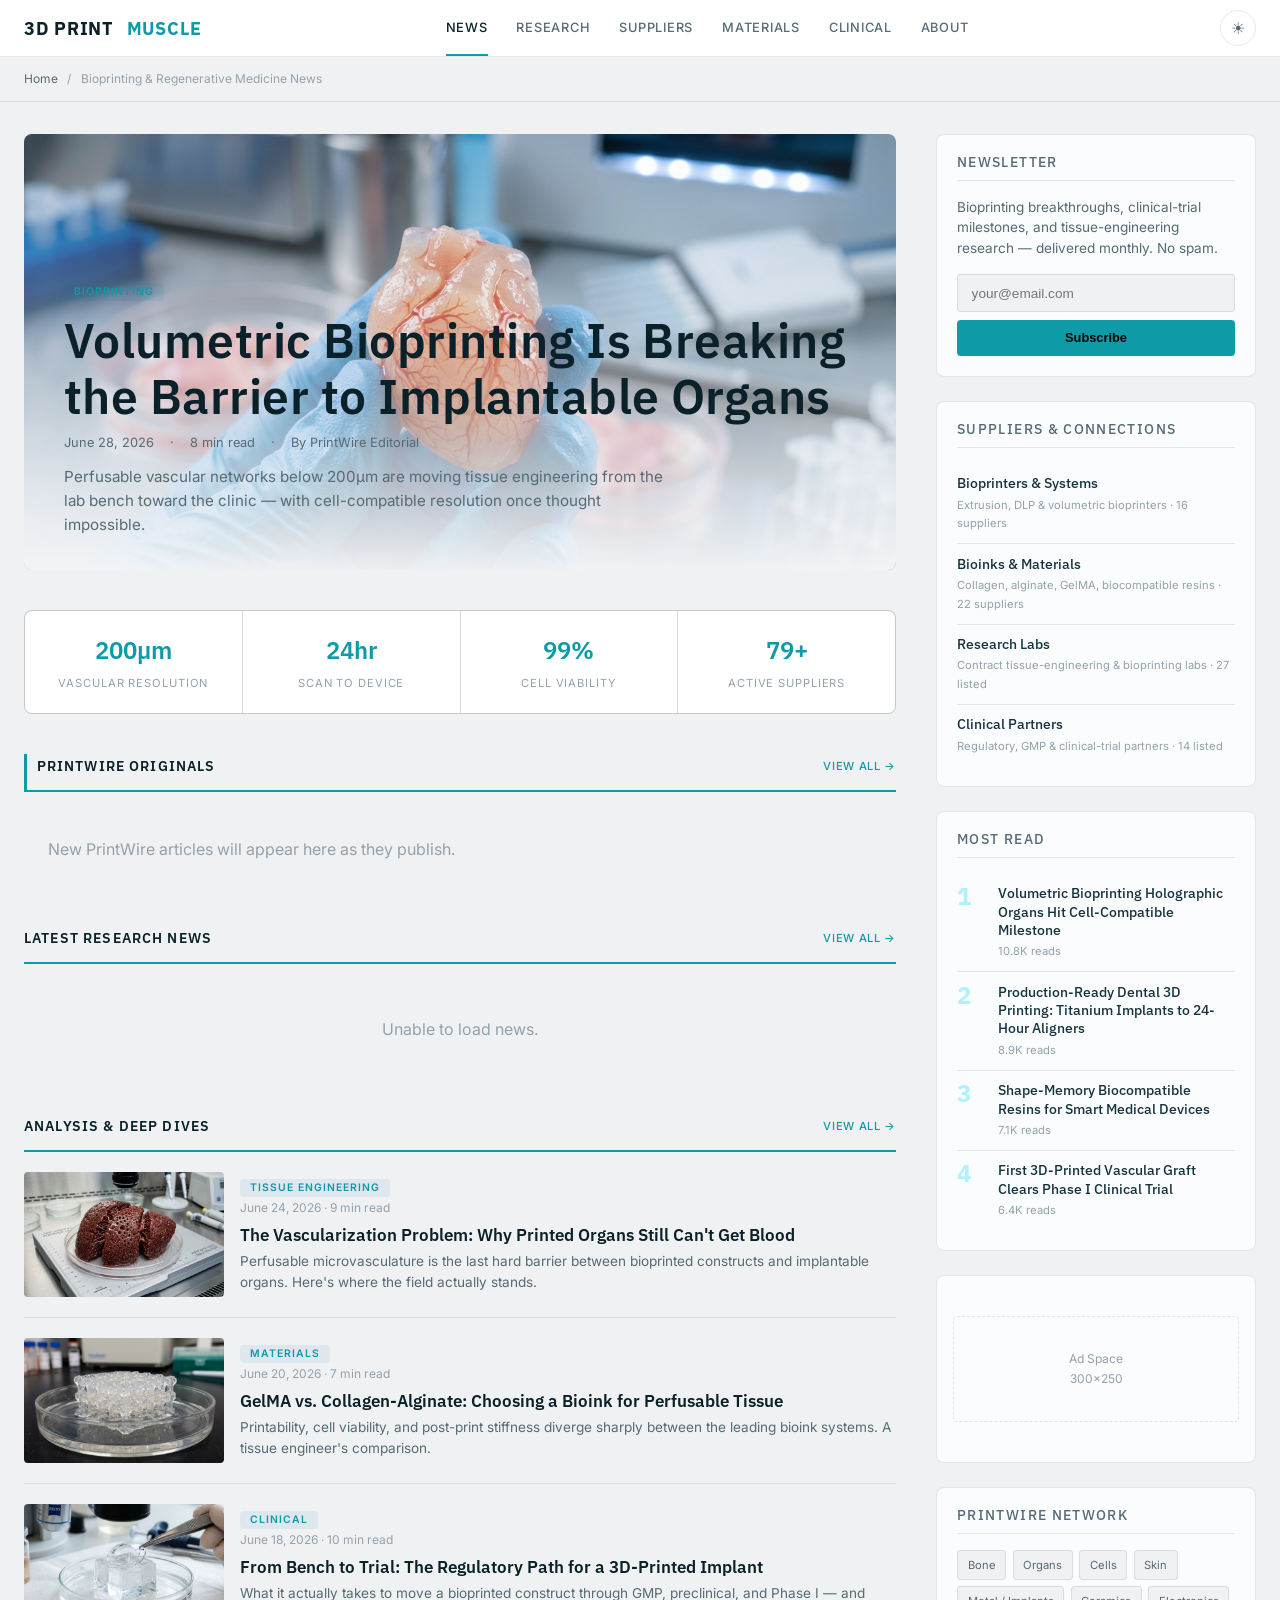
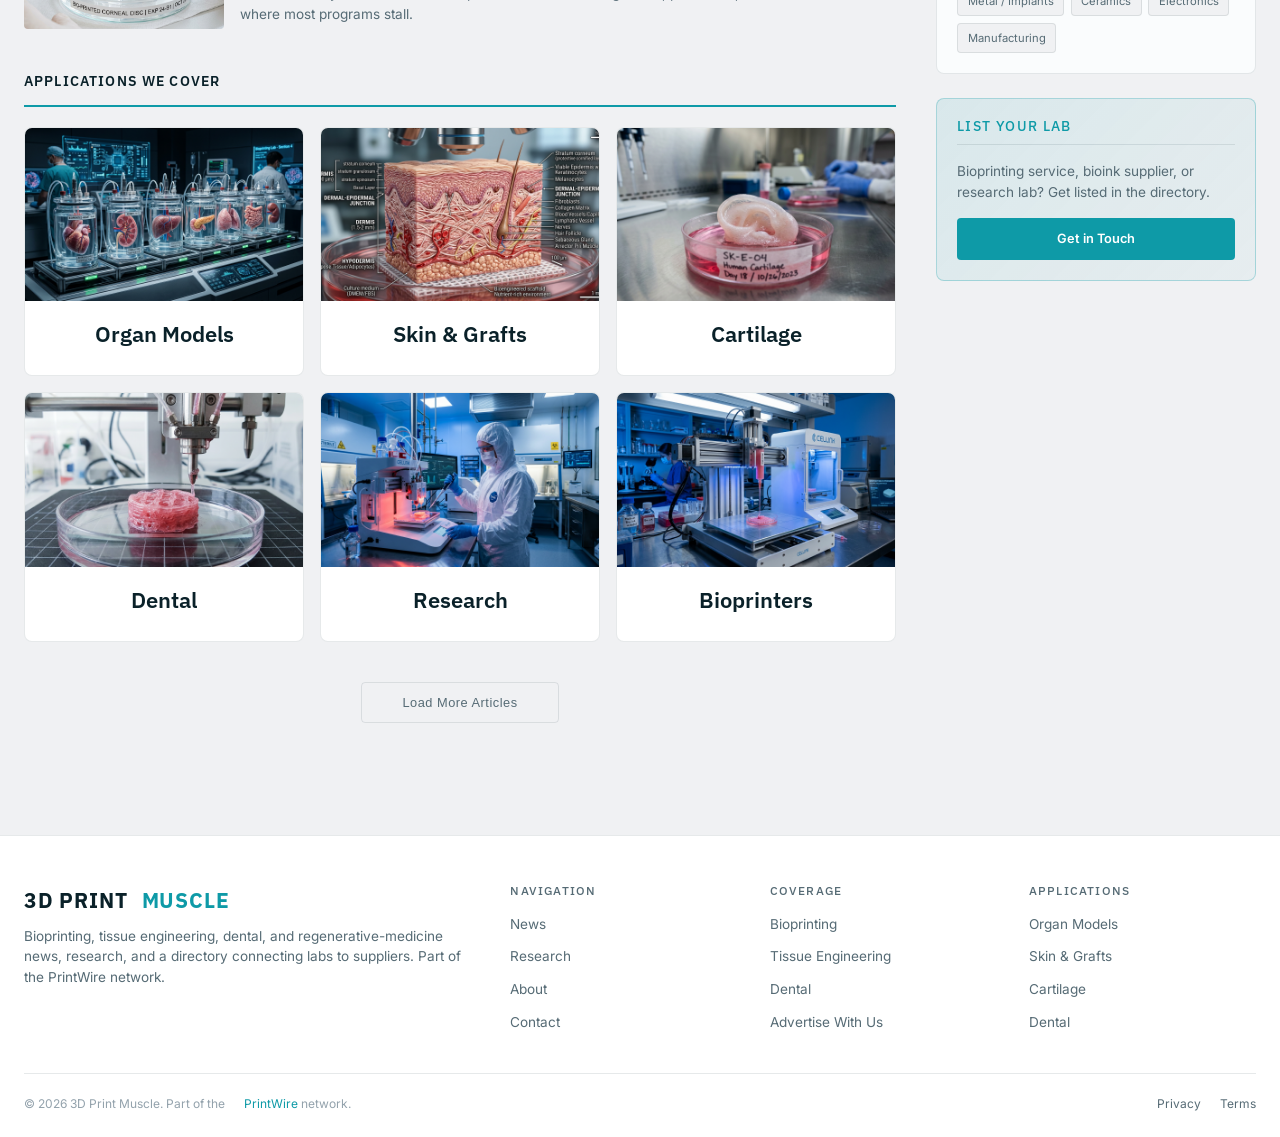
==== static/index.html @ 2b75b49d "Convert to Clinical bio-medical news template (teal, IBM Plex, network feed)" ====
<!DOCTYPE html>
<html lang="en">
<head>
  <meta charset="UTF-8">
  <meta name="viewport" content="width=device-width, initial-scale=1.0">
  <meta name="description" content="3D Print Muscle: bioprinting, tissue engineering, dental, and regenerative-medicine news, research, and a directory connecting labs to suppliers.">
  <title>3D Print Muscle — Bioprinting &amp; Regenerative Medicine News &amp; Suppliers</title>
  <link rel="preconnect" href="https://fonts.googleapis.com">
  <link rel="preconnect" href="https://fonts.gstatic.com" crossorigin>
  <link href="https://fonts.googleapis.com/css2?family=IBM+Plex+Sans:wght@500;600;700&family=Inter:wght@400;500;600&display=swap" rel="stylesheet">
  <link rel="stylesheet" href="css/editorial.css">
</head>
<body>

<!-- ── Header ─────────────────────────────────── -->
<header class="ed-header">
  <div class="ed-header-inner">
    <a href="index.html" class="ed-logo">
      3D&nbsp;PRINT&nbsp;<span class="ed-logo-accent">MUSCLE</span>
    </a>
    <button class="ed-nav-toggle" aria-label="Menu" onclick="document.querySelector('.ed-nav').classList.toggle('open')">&#9776;</button>
    <nav class="ed-nav">
      <a href="index.html" class="active">News</a>
      <a href="/articles/">Research</a>
      <a href="#suppliers">Suppliers</a>
      <a href="#suppliers">Materials</a>
      <a href="#suppliers">Clinical</a>
      <a href="about.html">About</a>
    </nav>
    <button class="ed-theme-toggle" id="themeToggle" aria-label="Toggle light/dark mode" title="Toggle light/dark mode">&#9728;</button>
  </div>
</header>

<!-- ── Breadcrumbs ────────────────────────────── -->
<div class="ed-breadcrumbs">
  <a href="index.html">Home</a> <span>/</span> Bioprinting &amp; Regenerative Medicine News
</div>

<!-- ── Main Layout ────────────────────────────── -->
<div class="ed-layout">
  <div class="ed-main">

    <!-- Featured Story -->
    <article class="ed-hero">
      <img src="images/04_vascularized_heart.png" alt="Bioprinted vascularized tissue construct">
      <div class="ed-hero-overlay"></div>
      <div class="ed-hero-content">
        <span class="ed-badge">Bioprinting</span>
        <h1><a href="#">Volumetric Bioprinting Is Breaking the Barrier to Implantable Organs</a></h1>
        <div class="ed-hero-meta">
          <span>June 28, 2026</span>
          <span>·</span>
          <span>8 min read</span>
          <span>·</span>
          <span>By PrintWire Editorial</span>
        </div>
        <p class="ed-hero-excerpt">Perfusable vascular networks below 200µm are moving tissue engineering from the lab bench toward the clinic — with cell-compatible resolution once thought impossible.</p>
      </div>
    </article>

    <!-- Stats Bar -->
    <div class="ed-stats">
      <div class="ed-stat">
        <div class="ed-stat-value">200µm</div>
        <div class="ed-stat-label">Vascular Resolution</div>
      </div>
      <div class="ed-stat">
        <div class="ed-stat-value">24hr</div>
        <div class="ed-stat-label">Scan to Device</div>
      </div>
      <div class="ed-stat">
        <div class="ed-stat-value">99%</div>
        <div class="ed-stat-label">Cell Viability</div>
      </div>
      <div class="ed-stat">
        <div class="ed-stat-value">79+</div>
        <div class="ed-stat-label">Active Suppliers</div>
      </div>
    </div>

    <!-- PrintWire Originals — network-wide originals (featured) -->
    <div class="ed-section-label" style="border-left:3px solid var(--accent);padding-left:0.6rem;">
      PrintWire Originals
      <a href="/articles/">View All &rarr;</a>
    </div>
    <div class="ed-card-grid" id="pwOriginals">
      <div style="grid-column:1/-1;text-align:center;padding:2rem;color:var(--text-faint);">Loading PrintWire articles…</div>
    </div>

    <!-- Latest News — PrintWire + industry (RSS) -->
    <div class="ed-section-label">
      Latest Research News
      <a href="#">View All &rarr;</a>
    </div>
    <div class="ed-card-grid" id="newsGrid">
      <div style="grid-column: 1/-1; text-align:center; padding:2rem; color:var(--text-faint);">Loading latest news…</div>
    </div>

    <!-- Analysis & Deep Dives -->
    <div class="ed-section-label">
      Analysis &amp; Deep Dives
      <a href="#">View All &rarr;</a>
    </div>
    <div class="ed-list">
      <article class="ed-list-item">
        <img src="images/07_liver_tissue.png" alt="Bioprinted liver tissue">
        <div>
          <span class="ed-badge">Tissue Engineering</span>
          <div class="ed-card-meta">June 24, 2026 · 9 min read</div>
          <h3><a href="#">The Vascularization Problem: Why Printed Organs Still Can't Get Blood</a></h3>
          <p class="ed-card-excerpt">Perfusable microvasculature is the last hard barrier between bioprinted constructs and implantable organs. Here's where the field actually stands.</p>
        </div>
      </article>
      <article class="ed-list-item">
        <img src="images/03_cartilage_scaffold.png" alt="Cartilage scaffold">
        <div>
          <span class="ed-badge">Materials</span>
          <div class="ed-card-meta">June 20, 2026 · 7 min read</div>
          <h3><a href="#">GelMA vs. Collagen-Alginate: Choosing a Bioink for Perfusable Tissue</a></h3>
          <p class="ed-card-excerpt">Printability, cell viability, and post-print stiffness diverge sharply between the leading bioink systems. A tissue engineer's comparison.</p>
        </div>
      </article>
      <article class="ed-list-item">
        <img src="images/09_cornea_model.png" alt="Bioprinted cornea model">
        <div>
          <span class="ed-badge">Clinical</span>
          <div class="ed-card-meta">June 18, 2026 · 10 min read</div>
          <h3><a href="#">From Bench to Trial: The Regulatory Path for a 3D-Printed Implant</a></h3>
          <p class="ed-card-excerpt">What it actually takes to move a bioprinted construct through GMP, preclinical, and Phase I — and where most programs stall.</p>
        </div>
      </article>
    </div>

    <!-- Applications -->
    <div class="ed-section-label">
      Applications We Cover
    </div>
    <div class="ed-card-grid" style="grid-template-columns: repeat(3, 1fr); gap: 1rem; margin-bottom: 2.5rem;">
      <a href="#" class="ed-card" style="text-align:center;">
        <img class="ed-card-img" src="images/10_organ_array.png" alt="Organ Models">
        <div class="ed-card-body"><h3>Organ Models</h3></div>
      </a>
      <a href="#" class="ed-card" style="text-align:center;">
        <img class="ed-card-img" src="images/02_skin_tissue.png" alt="Skin & Grafts">
        <div class="ed-card-body"><h3>Skin &amp; Grafts</h3></div>
      </a>
      <a href="#" class="ed-card" style="text-align:center;">
        <img class="ed-card-img" src="images/06_ear_construct.png" alt="Cartilage">
        <div class="ed-card-body"><h3>Cartilage</h3></div>
      </a>
      <a href="#" class="ed-card" style="text-align:center;">
        <img class="ed-card-img" src="images/05_bioprinter_closeup.png" alt="Dental">
        <div class="ed-card-body"><h3>Dental</h3></div>
      </a>
      <a href="#" class="ed-card" style="text-align:center;">
        <img class="ed-card-img" src="images/08_scientist_working.png" alt="Research">
        <div class="ed-card-body"><h3>Research</h3></div>
      </a>
      <a href="#" class="ed-card" style="text-align:center;">
        <img class="ed-card-img" src="images/01_hero_bioprinter.png" alt="Bioprinters">
        <div class="ed-card-body"><h3>Bioprinters</h3></div>
      </a>
    </div>

    <!-- Load More -->
    <div class="ed-load-more">
      <button>Load More Articles</button>
    </div>

  </div>

  <!-- ── Sidebar ─────────────────────────────── -->
  <aside class="ed-sidebar">

    <!-- Newsletter -->
    <div class="ed-sidebar-block ed-newsletter">
      <h4>Newsletter</h4>
      <p>Bioprinting breakthroughs, clinical-trial milestones, and tissue-engineering research — delivered monthly. No spam.</p>
      <form action="https://api.web3forms.com/submit" method="POST" onsubmit="this.querySelector('button').textContent='Subscribed!';this.querySelector('button').disabled=true;">
        <input type="hidden" name="access_key" value="6f33053b-6d08-414b-9615-665f88c98da8">
        <input type="hidden" name="subject" value="Newsletter Signup — 3dprintmuscle.com">
        <input type="hidden" name="from_name" value="Newsletter Signup">
        <input type="email" name="email" placeholder="your@email.com" required>
        <button type="submit">Subscribe</button>
      </form>
    </div>

    <!-- Suppliers & Connections -->
    <div class="ed-sidebar-block" id="suppliers">
      <h4>Suppliers &amp; Connections</h4>
      <div class="ed-popular-item">
        <div>
          <h3><a href="#">Bioprinters &amp; Systems</a></h3>
          <div class="ed-popular-meta">Extrusion, DLP &amp; volumetric bioprinters · 16 suppliers</div>
        </div>
      </div>
      <div class="ed-popular-item">
        <div>
          <h3><a href="#">Bioinks &amp; Materials</a></h3>
          <div class="ed-popular-meta">Collagen, alginate, GelMA, biocompatible resins · 22 suppliers</div>
        </div>
      </div>
      <div class="ed-popular-item">
        <div>
          <h3><a href="#">Research Labs</a></h3>
          <div class="ed-popular-meta">Contract tissue-engineering &amp; bioprinting labs · 27 listed</div>
        </div>
      </div>
      <div class="ed-popular-item">
        <div>
          <h3><a href="#">Clinical Partners</a></h3>
          <div class="ed-popular-meta">Regulatory, GMP &amp; clinical-trial partners · 14 listed</div>
        </div>
      </div>
    </div>

    <!-- Most Read -->
    <div class="ed-sidebar-block">
      <h4>Most Read</h4>
      <div class="ed-popular-item">
        <span class="ed-popular-num">1</span>
        <div>
          <h3><a href="#">Volumetric Bioprinting Holographic Organs Hit Cell-Compatible Milestone</a></h3>
          <div class="ed-popular-meta">10.8K reads</div>
        </div>
      </div>
      <div class="ed-popular-item">
        <span class="ed-popular-num">2</span>
        <div>
          <h3><a href="#">Production-Ready Dental 3D Printing: Titanium Implants to 24-Hour Aligners</a></h3>
          <div class="ed-popular-meta">8.9K reads</div>
        </div>
      </div>
      <div class="ed-popular-item">
        <span class="ed-popular-num">3</span>
        <div>
          <h3><a href="#">Shape-Memory Biocompatible Resins for Smart Medical Devices</a></h3>
          <div class="ed-popular-meta">7.1K reads</div>
        </div>
      </div>
      <div class="ed-popular-item">
        <span class="ed-popular-num">4</span>
        <div>
          <h3><a href="#">First 3D-Printed Vascular Graft Clears Phase I Clinical Trial</a></h3>
          <div class="ed-popular-meta">6.4K reads</div>
        </div>
      </div>
    </div>

    <!-- Ad Placeholder -->
    <div class="ed-sidebar-block" style="text-align:center; color: var(--text-faint); font-size: 0.75rem; padding: 2.5rem 1rem;">
      <div style="border: 1px dashed var(--border); border-radius: 4px; padding: 2rem 1rem;">
        Ad Space<br>300×250
      </div>
    </div>

    <!-- Network Links -->
    <div class="ed-sidebar-block">
      <h4>PrintWire Network</h4>
      <div class="ed-network-links">
        <a href="https://3dprintbone.com">Bone</a>
        <a href="https://3dprintorgans.com">Organs</a>
        <a href="https://3dprintcells.com">Cells</a>
        <a href="https://3dprintskincare.com">Skin</a>
        <a href="https://dmls3d.com">Metal / Implants</a>
        <a href="https://3dprintceramic.com">Ceramics</a>
        <a href="https://3dprintcircuitry.com">Electronics</a>
        <a href="https://sendcutship.com">Manufacturing</a>
      </div>
    </div>

    <!-- Project CTA -->
    <div class="ed-sidebar-block" style="background: linear-gradient(135deg, rgba(14,154,167,0.10), rgba(14,154,167,0.04)); border-color: var(--border-accent);">
      <h4 style="color: var(--accent);">List Your Lab</h4>
      <p style="font-size: 0.85rem; color: var(--text-dim); margin-bottom: 1rem; line-height: 1.5;">Bioprinting service, bioink supplier, or research lab? Get listed in the directory.</p>
      <a href="contact.html" style="display:block;text-align:center;padding:0.65rem;background:var(--accent);border-radius:4px;color:#fff;font-weight:600;font-size:0.8rem;transition:background 0.25s;" onmouseover="this.style.background='var(--accent-dark)'" onmouseout="this.style.background='var(--accent)'">Get in Touch</a>
    </div>

  </aside>
</div>

<!-- ── Footer ─────────────────────────────────── -->
<footer class="ed-footer">
  <div class="ed-footer-inner">
    <div class="ed-footer-brand">
      <div class="ed-logo" style="font-size:1.3rem; margin-bottom: 0.5rem;">3D&nbsp;PRINT&nbsp;<span class="ed-logo-accent">MUSCLE</span></div>
      <p>Bioprinting, tissue engineering, dental, and regenerative-medicine news, research, and a directory connecting labs to suppliers. Part of the PrintWire network.</p>
    </div>
    <div>
      <h4>Navigation</h4>
      <ul>
        <li><a href="index.html">News</a></li>
        <li><a href="/articles/">Research</a></li>
        <li><a href="about.html">About</a></li>
        <li><a href="contact.html">Contact</a></li>
      </ul>
    </div>
    <div>
      <h4>Coverage</h4>
      <ul>
        <li><a href="#">Bioprinting</a></li>
        <li><a href="#">Tissue Engineering</a></li>
        <li><a href="#">Dental</a></li>
        <li><a href="advertise.html">Advertise With Us</a></li>
      </ul>
    </div>
    <div>
      <h4>Applications</h4>
      <ul>
        <li><a href="#">Organ Models</a></li>
        <li><a href="#">Skin &amp; Grafts</a></li>
        <li><a href="#">Cartilage</a></li>
        <li><a href="#">Dental</a></li>
      </ul>
    </div>
  </div>
  <div class="ed-footer-bottom">
    <span>&copy; 2026 3D Print Muscle. Part of the <a href="https://3dprint.space" style="color:var(--accent);">PrintWire</a> network.</span>
    <span>
      <a href="#">Privacy</a>
      <a href="#">Terms</a>
    </span>
  </div>
</footer>

<script>
// ── Mobile nav toggle ──
document.querySelector('.ed-nav-toggle')?.addEventListener('click', () => {
  document.querySelector('.ed-nav').classList.toggle('open');
});

// ── Theme toggle (light/dark) — light default ──
(function() {
  const btn = document.getElementById('themeToggle');
  const root = document.documentElement;
  function setTheme(theme) {
    root.setAttribute('data-theme', theme);
    localStorage.setItem('ed-theme', theme);
    btn.innerHTML = theme === 'dark' ? '&#9790;' : '&#9728;';
    btn.title = theme === 'dark' ? 'Switch to light mode' : 'Switch to dark mode';
  }
  const saved = localStorage.getItem('ed-theme');
  setTheme(saved || 'light');
  btn.addEventListener('click', () => {
    const current = root.getAttribute('data-theme') || 'light';
    setTheme(current === 'dark' ? 'light' : 'dark');
  });
})();

// ── News Feed: network-wide PrintWire Originals + industry RSS ──
(function() {
  var grid = document.getElementById('newsGrid');
  var orig = document.getElementById('pwOriginals');

  var feeds = [
    { url: 'https://news.google.com/rss/search?q=bioprinting+tissue+engineering&hl=en-US&gl=US&ceid=US:en', name: 'Google News' },
    { url: 'https://news.google.com/rss/search?q=3D+printed+organs+regenerative+medicine&hl=en-US&gl=US&ceid=US:en', name: 'Google News' },
    { url: 'https://news.google.com/rss/search?q=dental+3D+printing+medical+device&hl=en-US&gl=US&ceid=US:en', name: 'Google News' },
    { url: 'https://3dprintingindustry.com/feed/', name: '3DPI' }
  ];

  var api = 'https://api.rss2json.com/v1/api.json?rss_url=';
  var rss = [];
  var localArts = [];
  var loaded = 0;
  var total = feeds.length;
  var fallbackImgs = [
    'images/01_hero_bioprinter.png','images/02_skin_tissue.png','images/03_cartilage_scaffold.png',
    'images/06_ear_construct.png','images/07_liver_tissue.png','images/08_scientist_working.png',
    'images/09_cornea_model.png','images/10_organ_array.png'
  ];

  function stripHtml(html) {
    var d = document.createElement('div'); d.innerHTML = html;
    return d.textContent || '';
  }
  function esc(s) {
    var d = document.createElement('div'); d.appendChild(document.createTextNode(s));
    return d.innerHTML;
  }
  function card(a, i) {
    var img = a.img || fallbackImgs[i % fallbackImgs.length];
    var fb = fallbackImgs[(i+1) % fallbackImgs.length];
    var open = a.local
      ? 'onclick="location.href=\'' + esc(a.link) + '\'"'
      : 'onclick="window.open(\'' + esc(a.link) + '\',\'_blank\',\'noopener\')"';
    var linkAttrs = a.local ? 'href="' + esc(a.link) + '"'
      : 'href="' + esc(a.link) + '" target="_blank" rel="noopener"';
    var badge = a.local
      ? '<span class="ed-badge" style="background:var(--accent);color:#fff;">' + esc(a.source) + '</span>'
      : '<span class="ed-badge">' + esc(a.source) + '</span>';
    return '<article class="ed-card" style="cursor:pointer" ' + open + '>' +
      '<img class="ed-card-img" src="' + esc(img) + '" alt="" loading="lazy" onerror="this.onerror=null;this.src=\'' + fb + '\'">' +
      '<div class="ed-card-body">' + badge +
        '<div class="ed-card-meta">' + esc(a.dateStr || '') + '</div>' +
        '<h3><a ' + linkAttrs + ' onclick="event.stopPropagation()">' + esc(a.title) + '</a></h3>' +
        '<p class="ed-card-excerpt">' + esc(a.desc) + '</p>' +
      '</div></article>';
  }

  var localReady = fetch('network.json', { cache: 'no-store' })
    .then(function(r){ return r.ok ? r.json() : []; })
    .then(function(items){
      (items || []).forEach(function(it, i){
        localArts.push({ title: it.title, link: it.url, desc: it.summary || '',
          date: it.iso, dateStr: it.date, source: (it.origin || 'PrintWire'), local: true,
          img: it.img || fallbackImgs[i % fallbackImgs.length] });
      });
      if (orig) {
        orig.innerHTML = localArts.length
          ? localArts.slice(0, 6).map(card).join('')
          : '<div style="grid-column:1/-1;padding:1.5rem;color:var(--text-faint);">New PrintWire articles will appear here as they publish.</div>';
      }
    })
    .catch(function(){ if (orig) orig.innerHTML = ''; });

  var timeout = setTimeout(finish, 8000);
  feeds.forEach(function(feed) {
    fetch(api + encodeURIComponent(feed.url))
      .then(function(r){ return r.json(); })
      .then(function(data){
        if (data.status === 'ok' && data.items) {
          data.items.forEach(function(item){
            rss.push({ title: item.title, link: item.link,
              desc: stripHtml(item.description).substring(0,140) + '…',
              date: item.pubDate, source: feed.name, local: false,
              img: item.thumbnail || (item.enclosure && item.enclosure.link) || '' });
          });
        }
      })
      .catch(function(){})
      .then(function(){ loaded++; if (loaded === total) { clearTimeout(timeout); finish(); } });
  });

  var done = false;
  function finish(){ if (done) return; done = true; localReady.then(render); }
  function render(){
    if (!grid) return;
    var merged = localArts.concat(rss);
    merged.forEach(function(a){ if (!a.dateStr && a.date) a.dateStr = new Date(a.date).toLocaleDateString('en-US',{year:'numeric',month:'short',day:'numeric'}); });
    merged.sort(function(a,b){ return new Date(b.date) - new Date(a.date); });
    var top = merged.slice(0, 8);
    grid.innerHTML = top.length
      ? top.map(card).join('')
      : '<div style="grid-column:1/-1;text-align:center;padding:2rem;color:var(--text-faint);">Unable to load news.</div>';
  }
})();
</script>
</body>
</html>
---- static/css/editorial.css ----
/* ============================================
   3dprintmetal.com — Editorial Layout
   Inspired by 3dnatives.com, modernized
   ============================================ */

/* ── Shared Tokens ───────────────────────────── */
:root {
  --accent: #00a8cc;
  --accent-dark: #008fad;
  --accent-dim: rgba(0,168,204,0.12);
  --red: #e53e3e;
  --radius: 8px;
  --radius-sm: 4px;
  --font-display: 'Oswald', sans-serif;
  --font-body: 'Inter', sans-serif;
  --transition: 0.25s cubic-bezier(0.4,0,0.2,1);
}

/* ── Dark Mode (default) ─────────────────────── */
:root, [data-theme="dark"] {
  --bg: #08090f;
  --bg-surface: #0e1019;
  --bg-card: #141620;
  --bg-card-hover: #1a1d2e;
  --bg-sidebar: #0f1118;
  --text: #e2e4e8;
  --text-dim: #8a8f9d;
  --text-faint: #555a68;
  --heading: #ffffff;
  --border: rgba(255,255,255,0.06);
  --border-accent: rgba(0,168,204,0.2);
  --shadow: 0 1px 3px rgba(0,0,0,0.4);
  --shadow-hover: 0 8px 24px rgba(0,0,0,0.5);
  --header-bg: rgba(8,9,15,0.92);
  --badge-bg: rgba(0,168,204,0.12);
  --input-bg: #0a0b12;
}

/* ── Light Mode ──────────────────────────────── */
[data-theme="light"] {
  --accent: #0077a8;
  --accent-dark: #005f85;
  --accent-dim: rgba(0,119,168,0.08);
  --bg: #f5f6f8;
  --bg-surface: #ffffff;
  --bg-card: #ffffff;
  --bg-card-hover: #f0f1f3;
  --bg-sidebar: #fafbfc;
  --text: #2d3748;
  --text-dim: #5a6577;
  --text-faint: #8e96a4;
  --heading: #1a202c;
  --border: rgba(0,0,0,0.08);
  --border-accent: rgba(0,119,168,0.2);
  --shadow: 0 1px 3px rgba(0,0,0,0.06);
  --shadow-hover: 0 8px 24px rgba(0,0,0,0.1);
  --header-bg: rgba(255,255,255,0.95);
  --badge-bg: rgba(0,119,168,0.08);
  --input-bg: #f0f1f3;
}

/* System preference when no manual choice */
@media (prefers-color-scheme: light) {
  :root:not([data-theme]) {
    --accent: #0077a8;
    --accent-dark: #005f85;
    --accent-dim: rgba(0,119,168,0.08);
    --bg: #f5f6f8;
    --bg-surface: #ffffff;
    --bg-card: #ffffff;
    --bg-card-hover: #f0f1f3;
    --bg-sidebar: #fafbfc;
    --text: #2d3748;
    --text-dim: #5a6577;
    --text-faint: #8e96a4;
    --heading: #1a202c;
    --border: rgba(0,0,0,0.08);
    --border-accent: rgba(0,119,168,0.2);
    --shadow: 0 1px 3px rgba(0,0,0,0.06);
    --shadow-hover: 0 8px 24px rgba(0,0,0,0.1);
    --header-bg: rgba(255,255,255,0.95);
    --badge-bg: rgba(0,119,168,0.08);
    --input-bg: #f0f1f3;
  }
}

/* ── Reset ───────────────────────────────────── */
*,*::before,*::after { margin:0;padding:0;box-sizing:border-box; }
html { scroll-behavior:smooth; font-size:16px; }
body {
  font-family: var(--font-body);
  color: var(--text);
  background: var(--input-bg);
  line-height: 1.65;
  -webkit-font-smoothing: antialiased;
  overflow-x: hidden;
}
a { color: inherit; text-decoration: none; }
img { max-width: 100%; display: block; }

/* ── Typography ──────────────────────────────── */
h1,h2,h3,h4 { font-family: var(--font-display); font-weight: 600; line-height: 1.15; color: var(--heading); }
h1 { font-size: clamp(2rem, 5vw, 3rem); letter-spacing: 0.01em; }
h2 { font-size: clamp(1.5rem, 3.5vw, 2.2rem); }
h3 { font-size: clamp(1.1rem, 2vw, 1.4rem); }
h4 { font-size: 0.85rem; text-transform: uppercase; letter-spacing: 0.1em; color: var(--text-dim); font-weight: 500; }

/* ── Header ──────────────────────────────────── */
.ed-header {
  position: sticky; top: 0; z-index: 100;
  background: var(--header-bg);
  backdrop-filter: blur(16px);
  border-bottom: 1px solid var(--border);
}
.ed-header-inner {
  max-width: 1280px;
  margin: 0 auto;
  display: flex;
  align-items: center;
  justify-content: space-between;
  padding: 0 1.5rem;
  height: 56px;
}
.ed-logo {
  font-family: var(--font-display);
  font-size: 1.15rem;
  font-weight: 700;
  color: var(--heading);
  letter-spacing: 0.04em;
  display: flex; align-items: center; gap: 0.5rem;
}
.ed-logo-accent { color: var(--accent); }
.ed-nav { display: flex; gap: 0; align-items: center; }
.ed-nav a {
  padding: 0 0.9rem;
  font-size: 0.8rem;
  font-weight: 500;
  color: var(--text-dim);
  text-transform: uppercase;
  letter-spacing: 0.06em;
  transition: color var(--transition);
  line-height: 56px;
  position: relative;
}
.ed-nav a:hover, .ed-nav a.active { color: var(--heading); }
.ed-nav a.active::after {
  content: ''; position: absolute; bottom: 0; left: 0.9rem; right: 0.9rem;
  height: 2px; background: var(--accent);
}
.ed-nav-toggle {
  display: none; background: none; border: none; color: var(--text);
  font-size: 1.5rem; cursor: pointer; padding: 0.5rem;
}

/* Theme toggle */
.ed-theme-toggle {
  background: none; border: 1px solid var(--border);
  color: var(--text-dim); cursor: pointer;
  width: 36px; height: 36px;
  border-radius: 50%;
  display: flex; align-items: center; justify-content: center;
  font-size: 1rem;
  transition: all var(--transition);
  margin-left: 0.5rem;
  flex-shrink: 0;
}
.ed-theme-toggle:hover { border-color: var(--accent); color: var(--accent); }

/* ── Breadcrumbs ─────────────────────────────── */
.ed-breadcrumbs {
  max-width: 1280px; margin: 0 auto;
  padding: 0.75rem 1.5rem;
  font-size: 0.75rem;
  color: var(--text-faint);
  border-bottom: 1px solid var(--border);
}
.ed-breadcrumbs a { color: var(--text-dim); transition: color var(--transition); }
.ed-breadcrumbs a:hover { color: var(--accent); }
.ed-breadcrumbs span { margin: 0 0.4rem; }

/* ── Layout ──────────────────────────────────── */
.ed-layout {
  max-width: 1280px;
  margin: 0 auto;
  display: grid;
  grid-template-columns: 1fr 320px;
  gap: 2.5rem;
  padding: 2rem 1.5rem;
  align-items: start;
}
.ed-main { min-width: 0; }
.ed-sidebar { position: sticky; top: 72px; }

/* ── Hero / Featured Story ───────────────────── */
.ed-hero {
  margin-bottom: 2.5rem;
  position: relative;
  border-radius: var(--radius);
  overflow: hidden;
  background: var(--bg-card);
}
.ed-hero img {
  width: 100%;
  aspect-ratio: 16/8;
  object-fit: cover;
  display: block;
}
.ed-hero-overlay {
  position: absolute; inset: 0;
  background: linear-gradient(0deg, rgba(8,9,15,0.95) 0%, rgba(8,9,15,0.3) 50%, transparent 100%);
}
[data-theme="light"] .ed-hero-overlay {
  background: linear-gradient(0deg, rgba(245,246,248,0.97) 0%, rgba(245,246,248,0.4) 50%, transparent 100%);
}
.ed-hero-content {
  position: absolute;
  bottom: 0; left: 0; right: 0;
  padding: 2rem 2.5rem;
}
.ed-hero .ed-badge { margin-bottom: 0.75rem; }
.ed-hero h1 { margin-bottom: 0.5rem; }
.ed-hero h1 a { color: var(--heading); transition: color var(--transition); }
.ed-hero h1 a:hover { color: var(--accent); }
.ed-hero-meta {
  font-size: 0.8rem;
  color: var(--text-dim);
  display: flex; gap: 1rem; align-items: center;
}
.ed-hero-excerpt {
  margin-top: 0.75rem;
  font-size: 0.95rem;
  color: var(--text-dim);
  line-height: 1.6;
  max-width: 600px;
}

/* ── Badge / Tag ─────────────────────────────── */
.ed-badge {
  display: inline-block;
  font-size: 0.65rem;
  font-weight: 600;
  text-transform: uppercase;
  letter-spacing: 0.1em;
  padding: 0.25rem 0.6rem;
  border-radius: var(--radius-sm);
  background: var(--badge-bg);
  color: var(--accent);
  line-height: 1;
}
.ed-badge.red { background: rgba(255,68,68,0.12); color: var(--red); }

/* ── Section Label ───────────────────────────── */
.ed-section-label {
  font-family: var(--font-display);
  font-size: 0.9rem;
  font-weight: 600;
  text-transform: uppercase;
  letter-spacing: 0.08em;
  color: var(--heading);
  margin-bottom: 1.25rem;
  padding-bottom: 0.75rem;
  border-bottom: 2px solid var(--accent);
  display: flex;
  align-items: center;
  justify-content: space-between;
}
.ed-section-label a {
  font-family: var(--font-body);
  font-size: 0.7rem;
  font-weight: 500;
  color: var(--accent);
  text-transform: uppercase;
  letter-spacing: 0.06em;
}

/* ── Article Cards ───────────────────────────── */
.ed-card-grid {
  display: grid;
  grid-template-columns: repeat(2, 1fr);
  gap: 1.5rem;
  margin-bottom: 2.5rem;
}
.ed-card {
  background: var(--bg-card);
  border-radius: var(--radius);
  overflow: hidden;
  border: 1px solid var(--border);
  transition: transform var(--transition), box-shadow var(--transition), border-color var(--transition);
}
.ed-card:hover {
  transform: translateY(-2px);
  box-shadow: var(--shadow-hover);
  border-color: var(--border-accent);
}
.ed-card-img {
  aspect-ratio: 16/10;
  object-fit: cover;
  width: 100%;
}
.ed-card-body { padding: 1.25rem; }
.ed-card-body .ed-badge { margin-bottom: 0.65rem; }
.ed-card-body h3 { margin-bottom: 0.5rem; }
.ed-card-body h3 a { color: var(--heading); transition: color var(--transition); }
.ed-card-body h3 a:hover { color: var(--accent); }
.ed-card-meta {
  font-size: 0.75rem;
  color: var(--text-faint);
  margin-bottom: 0.5rem;
}
.ed-card-excerpt {
  font-size: 0.85rem;
  color: var(--text-dim);
  line-height: 1.55;
  display: -webkit-box;
  -webkit-line-clamp: 3;
  -webkit-box-orient: vertical;
  overflow: hidden;
}

/* ── Article List (compact) ──────────────────── */
.ed-list { display: flex; flex-direction: column; gap: 1.25rem; margin-bottom: 2.5rem; }
.ed-list-item {
  display: grid;
  grid-template-columns: 200px 1fr;
  gap: 1rem;
  padding-bottom: 1.25rem;
  border-bottom: 1px solid var(--border);
  align-items: start;
}
.ed-list-item:last-child { border-bottom: none; padding-bottom: 0; }
.ed-list-item img {
  aspect-ratio: 16/10;
  object-fit: cover;
  border-radius: var(--radius-sm);
  width: 100%;
}
.ed-list-item h3 { font-size: 1.05rem; margin-bottom: 0.35rem; }
.ed-list-item h3 a { color: var(--heading); transition: color var(--transition); }
.ed-list-item h3 a:hover { color: var(--accent); }

/* ── Sidebar ─────────────────────────────────── */
.ed-sidebar-block {
  background: var(--bg-sidebar);
  border: 1px solid var(--border);
  border-radius: var(--radius);
  padding: 1.25rem;
  margin-bottom: 1.5rem;
}
.ed-sidebar-block h4 {
  margin-bottom: 1rem;
  padding-bottom: 0.6rem;
  border-bottom: 1px solid var(--border);
}

/* Newsletter widget */
.ed-newsletter p { font-size: 0.85rem; color: var(--text-dim); margin-bottom: 1rem; line-height: 1.5; }
.ed-newsletter input[type="email"] {
  width: 100%;
  padding: 0.65rem 0.85rem;
  background: var(--input-bg);
  border: 1px solid var(--border);
  border-radius: var(--radius-sm);
  color: var(--text);
  font-size: 0.85rem;
  margin-bottom: 0.5rem;
  transition: border-color var(--transition);
}
.ed-newsletter input[type="email"]:focus { outline: none; border-color: var(--accent); }
.ed-newsletter button {
  width: 100%;
  padding: 0.65rem;
  background: var(--accent);
  border: none;
  border-radius: var(--radius-sm);
  color: #000;
  font-weight: 600;
  font-size: 0.8rem;
  cursor: pointer;
  transition: background var(--transition);
}
.ed-newsletter button:hover { background: var(--accent-dark); }

/* Popular posts widget */
.ed-popular-item {
  display: flex;
  gap: 0.75rem;
  padding: 0.65rem 0;
  border-bottom: 1px solid var(--border);
  align-items: start;
}
.ed-popular-item:last-child { border-bottom: none; }
.ed-popular-num {
  font-family: var(--font-display);
  font-size: 1.5rem;
  font-weight: 700;
  color: var(--accent-dim);
  line-height: 1;
  min-width: 1.8rem;
  color: rgba(0,217,255,0.3);
}
.ed-popular-item h3 { font-size: 0.85rem; font-weight: 500; line-height: 1.35; }
.ed-popular-item h3 a { color: var(--text); }
.ed-popular-item h3 a:hover { color: var(--accent); }
.ed-popular-meta { font-size: 0.7rem; color: var(--text-faint); margin-top: 0.2rem; }

/* Network links widget */
.ed-network-links { display: flex; flex-wrap: wrap; gap: 0.4rem; }
.ed-network-links a {
  font-size: 0.7rem;
  padding: 0.3rem 0.6rem;
  background: var(--input-bg);
  border: 1px solid var(--border);
  border-radius: var(--radius-sm);
  color: var(--text-dim);
  transition: all var(--transition);
}
.ed-network-links a:hover { border-color: var(--accent); color: var(--accent); }

/* ── Load More ───────────────────────────────── */
.ed-load-more {
  text-align: center;
  margin: 2rem 0;
}
.ed-load-more button {
  padding: 0.75rem 2.5rem;
  background: transparent;
  border: 1px solid var(--border);
  border-radius: var(--radius-sm);
  color: var(--text-dim);
  font-size: 0.8rem;
  font-weight: 500;
  cursor: pointer;
  letter-spacing: 0.04em;
  transition: all var(--transition);
}
.ed-load-more button:hover {
  border-color: var(--accent);
  color: var(--accent);
}

/* ── Stats Bar ───────────────────────────────── */
.ed-stats {
  display: grid;
  grid-template-columns: repeat(4, 1fr);
  gap: 1px;
  background: var(--border);
  border: 1px solid var(--border);
  border-radius: var(--radius);
  overflow: hidden;
  margin-bottom: 2.5rem;
}
.ed-stat {
  background: var(--bg-card);
  padding: 1.25rem;
  text-align: center;
}
.ed-stat-value {
  font-family: var(--font-display);
  font-size: 1.5rem;
  font-weight: 600;
  color: var(--accent);
}
.ed-stat-label {
  font-size: 0.7rem;
  text-transform: uppercase;
  letter-spacing: 0.08em;
  color: var(--text-faint);
  margin-top: 0.25rem;
}

/* ── Page Hero (inner pages) ─────────────────── */
.ed-page-hero {
  position: relative;
  border-radius: var(--radius);
  overflow: hidden;
  margin-bottom: 2.5rem;
  background: var(--bg-card);
}
.ed-page-hero img {
  width: 100%; aspect-ratio: 16/6; object-fit: cover;
}
.ed-page-hero-overlay {
  position: absolute; inset: 0;
  background: linear-gradient(0deg, rgba(8,9,15,0.9) 0%, rgba(8,9,15,0.4) 60%, transparent 100%);
}
[data-theme="light"] .ed-page-hero-overlay {
  background: linear-gradient(0deg, rgba(245,246,248,0.95) 0%, rgba(245,246,248,0.5) 60%, transparent 100%);
}
.ed-page-hero-content {
  position: absolute; bottom: 0; left: 0; right: 0;
  padding: 2rem 2.5rem;
}
.ed-page-hero h1 { margin-bottom: 0.5rem; }
.ed-page-hero p { color: var(--text-dim); font-size: 1rem; max-width: 600px; }

/* ── Content Sections ────────────────────────── */
.ed-content { max-width: 1280px; margin: 0 auto; padding: 0 1.5rem; }
.ed-content-narrow { max-width: 860px; margin: 0 auto; padding: 0 1.5rem; }
.ed-section { margin-bottom: 3rem; }
.ed-section p { color: var(--text-dim); line-height: 1.75; margin-bottom: 1rem; font-size: 0.95rem; }
.ed-section p:last-child { margin-bottom: 0; }

/* Two-column content block */
.ed-two-col {
  display: grid;
  grid-template-columns: 1fr 1fr;
  gap: 2.5rem;
  align-items: start;
  margin-bottom: 2.5rem;
}
.ed-two-col img { border-radius: var(--radius); width: 100%; }

/* Content cards (mission, values, etc.) */
.ed-content-card {
  background: var(--bg-card);
  border: 1px solid var(--border);
  border-radius: var(--radius);
  padding: 1.75rem;
  transition: border-color var(--transition);
}
.ed-content-card:hover { border-color: var(--border-accent); }
.ed-content-card h3 { margin-bottom: 0.75rem; font-size: 1.15rem; }
.ed-content-card p { margin-bottom: 0; }
.ed-content-card .ed-icon {
  font-size: 1.5rem; margin-bottom: 0.75rem; display: block;
}
.ed-grid-2 { display: grid; grid-template-columns: 1fr 1fr; gap: 1.5rem; margin-bottom: 2.5rem; }
.ed-grid-3 { display: grid; grid-template-columns: repeat(3, 1fr); gap: 1.5rem; margin-bottom: 2.5rem; }
.ed-grid-4 { display: grid; grid-template-columns: repeat(4, 1fr); gap: 1.25rem; margin-bottom: 2.5rem; }

/* Service detail cards */
.ed-service-detail {
  display: grid;
  grid-template-columns: 280px 1fr;
  gap: 1.5rem;
  background: var(--bg-card);
  border: 1px solid var(--border);
  border-radius: var(--radius);
  overflow: hidden;
  margin-bottom: 1.25rem;
  transition: border-color var(--transition);
}
.ed-service-detail:hover { border-color: var(--border-accent); }
.ed-service-detail img { width: 100%; height: 100%; object-fit: cover; }
.ed-service-detail-body { padding: 1.5rem 1.5rem 1.5rem 0; }
.ed-service-detail-body h3 { margin-bottom: 0.5rem; }

/* Timeline */
.ed-timeline { position: relative; padding-left: 2.5rem; margin-bottom: 2.5rem; }
.ed-timeline::before {
  content: ''; position: absolute; left: 0.75rem; top: 0; bottom: 0;
  width: 2px; background: var(--border);
}
.ed-timeline-step {
  position: relative; margin-bottom: 2rem; padding-bottom: 0;
}
.ed-timeline-step:last-child { margin-bottom: 0; }
.ed-timeline-num {
  position: absolute; left: -2.5rem; top: 0;
  width: 1.5rem; height: 1.5rem;
  background: var(--accent);
  color: #000;
  border-radius: 50%;
  font-size: 0.7rem;
  font-weight: 700;
  display: flex; align-items: center; justify-content: center;
}
.ed-timeline-step h3 { font-size: 1.05rem; margin-bottom: 0.35rem; }

/* Forms */
.ed-form { max-width: 100%; }
.ed-form-group { margin-bottom: 1rem; }
.ed-form-group label {
  display: block; font-size: 0.8rem; font-weight: 500;
  color: var(--text-dim); margin-bottom: 0.35rem;
}
.ed-form-group .required { color: var(--red); }
.ed-form-group input, .ed-form-group textarea, .ed-form-group select {
  width: 100%;
  padding: 0.7rem 0.9rem;
  background: var(--input-bg);
  border: 1px solid var(--border);
  border-radius: var(--radius-sm);
  color: var(--text);
  font-family: var(--font-body);
  font-size: 0.9rem;
  transition: border-color var(--transition);
}
.ed-form-group input:focus, .ed-form-group textarea:focus, .ed-form-group select:focus {
  outline: none; border-color: var(--accent);
}
.ed-form-group textarea { resize: vertical; }
.ed-form-submit {
  padding: 0.75rem 2rem;
  background: var(--accent);
  border: none;
  border-radius: var(--radius-sm);
  color: #000;
  font-weight: 600;
  font-size: 0.9rem;
  cursor: pointer;
  transition: background var(--transition);
}
.ed-form-submit:hover { background: var(--accent-dark); }

/* CTA Banner */
.ed-cta-banner {
  background: var(--bg-card);
  border: 1px solid var(--border-accent);
  border-radius: var(--radius);
  padding: 2.5rem;
  text-align: center;
  margin-bottom: 2.5rem;
}
.ed-cta-banner h2 { margin-bottom: 0.5rem; }
.ed-cta-banner p { color: var(--text-dim); margin-bottom: 1.25rem; max-width: 500px; margin-left: auto; margin-right: auto; }
.ed-cta-banner a {
  display: inline-block;
  padding: 0.75rem 2rem;
  background: var(--accent);
  color: #000;
  font-weight: 600;
  border-radius: var(--radius-sm);
  transition: background var(--transition);
}
.ed-cta-banner a:hover { background: var(--accent-dark); }

/* Package cards (advertise) */
.ed-package {
  background: var(--bg-card);
  border: 1px solid var(--border);
  border-radius: var(--radius);
  padding: 1.75rem;
  transition: border-color var(--transition);
}
.ed-package:hover { border-color: var(--border-accent); }
.ed-package h3 { margin-bottom: 0.5rem; }
.ed-package .ed-price {
  font-family: var(--font-display);
  font-size: 1.8rem; font-weight: 600;
  color: var(--accent); margin-bottom: 1rem;
}
.ed-package .ed-price span { font-size: 0.9rem; color: var(--text-faint); }
.ed-package ul {
  list-style: none; padding: 0;
}
.ed-package li {
  font-size: 0.85rem; color: var(--text-dim);
  padding: 0.4rem 0;
  border-bottom: 1px solid var(--border);
  padding-left: 1.2rem;
  position: relative;
}
.ed-package li:last-child { border-bottom: none; }
.ed-package li::before {
  content: '\2713'; position: absolute; left: 0;
  color: var(--accent); font-size: 0.75rem;
}

/* Contact info cards */
.ed-info-card {
  display: flex; gap: 1rem; align-items: start;
  padding: 1rem;
  background: var(--bg-card);
  border: 1px solid var(--border);
  border-radius: var(--radius);
}
.ed-info-card .ed-icon { font-size: 1.5rem; flex-shrink: 0; }
.ed-info-card h4 { font-size: 0.8rem; margin-bottom: 0.25rem; }
.ed-info-card p { font-size: 0.85rem; color: var(--text-dim); margin: 0; }

/* Materials list */
.ed-materials-list { list-style: none; padding: 0; }
.ed-materials-list li {
  padding: 0.5rem 0;
  border-bottom: 1px solid var(--border);
  font-size: 0.9rem;
  color: var(--text-dim);
  padding-left: 1.2rem;
  position: relative;
}
.ed-materials-list li::before {
  content: ''; position: absolute; left: 0; top: 50%;
  width: 6px; height: 6px; border-radius: 50%;
  background: var(--accent); transform: translateY(-50%);
}

@media (max-width: 768px) {
  .ed-two-col { grid-template-columns: 1fr; }
  .ed-grid-2, .ed-grid-3, .ed-grid-4 { grid-template-columns: 1fr; }
  .ed-service-detail { grid-template-columns: 1fr; }
  .ed-service-detail img { aspect-ratio: 16/9; }
  .ed-service-detail-body { padding: 1.25rem; }
  .ed-page-hero-content { padding: 1.5rem; }
}

/* ── Footer ──────────────────────────────────── */
.ed-footer {
  background: var(--bg-surface);
  border-top: 1px solid var(--border);
  padding: 3rem 1.5rem 1.5rem;
  margin-top: 3rem;
}
.ed-footer-inner {
  max-width: 1280px;
  margin: 0 auto;
  display: grid;
  grid-template-columns: 2fr 1fr 1fr 1fr;
  gap: 2rem;
}
.ed-footer-brand p { font-size: 0.85rem; color: var(--text-dim); margin-top: 0.5rem; line-height: 1.5; }
.ed-footer h4 { font-size: 0.75rem; margin-bottom: 0.75rem; }
.ed-footer ul { list-style: none; }
.ed-footer li { margin-bottom: 0.4rem; }
.ed-footer li a { font-size: 0.85rem; color: var(--text-dim); transition: color var(--transition); }
.ed-footer li a:hover { color: var(--accent); }
.ed-footer-bottom {
  max-width: 1280px;
  margin: 2rem auto 0;
  padding-top: 1.25rem;
  border-top: 1px solid var(--border);
  font-size: 0.75rem;
  color: var(--text-faint);
  display: flex;
  justify-content: space-between;
  align-items: center;
}
.ed-footer-bottom a { color: var(--text-dim); margin-left: 1rem; }
.ed-footer-bottom a:hover { color: var(--accent); }

/* ── Responsive ──────────────────────────────── */
@media (max-width: 1024px) {
  .ed-layout { grid-template-columns: 1fr; }
  .ed-sidebar { position: static; }
}
@media (max-width: 768px) {
  .ed-card-grid { grid-template-columns: 1fr; }
  .ed-list-item { grid-template-columns: 140px 1fr; }
  .ed-hero-content { padding: 1.5rem; }
  .ed-hero h1 { font-size: 1.5rem; }
  .ed-footer-inner { grid-template-columns: 1fr 1fr; }
  .ed-stats { grid-template-columns: repeat(2, 1fr); }
  .ed-nav { display: none; }
  .ed-nav.open { display: flex; flex-direction: column; position: absolute; top: 56px; left: 0; right: 0; background: var(--bg); border-bottom: 1px solid var(--border); padding: 0.5rem 0; }
  .ed-nav.open a { line-height: 2.5; padding: 0 1.5rem; }
  .ed-nav-toggle { display: block; }
}
@media (max-width: 480px) {
  .ed-list-item { grid-template-columns: 1fr; }
  .ed-list-item img { aspect-ratio: 16/9; }
  .ed-footer-inner { grid-template-columns: 1fr; }
  .ed-hero-excerpt { display: none; }
}

/* ── Clinical scheme (bio-medical): light default + dark toggle, teal, IBM Plex ── */
:root { --font-display: 'IBM Plex Sans', sans-serif; --font-body: 'Inter', sans-serif; }
:root, [data-theme="light"] {
  --accent: #0E9AA7; --accent-dark: #0B7C86; --accent-dim: rgba(14,154,167,0.10);
  --bg: #F4F7F9; --bg-surface: #FFFFFF; --bg-card: #FFFFFF; --bg-card-hover: #EDF2F4;
  --bg-sidebar: #FAFCFD; --text: #16343F; --text-dim: #566B75; --text-faint: #93A2AC;
  --heading: #0A2129; --border: rgba(15,42,54,0.10); --border-accent: rgba(14,154,167,0.28);
}
[data-theme="dark"] {
  --accent: #18B4C1; --accent-dark: #0E9AA7; --accent-dim: rgba(24,180,193,0.14);
  --bg: #0C1A1F; --bg-surface: #12242B; --bg-card: #142A32; --bg-card-hover: #183139;
  --bg-sidebar: #0F2027; --text: #E7EFF1; --text-dim: #90A2AB; --text-faint: #5E727B;
  --heading: #FFFFFF; --border: rgba(255,255,255,0.08); --border-accent: rgba(24,180,193,0.28);
}
@media (prefers-color-scheme: dark) { :root:not([data-theme]) {
  --bg: #0C1A1F; --bg-surface: #12242B; --bg-card: #142A32; --text: #E7EFF1;
  --text-dim: #90A2AB; --heading: #FFFFFF; --border: rgba(255,255,255,0.08);
  --accent: #18B4C1; --accent-dark: #0E9AA7;
} }
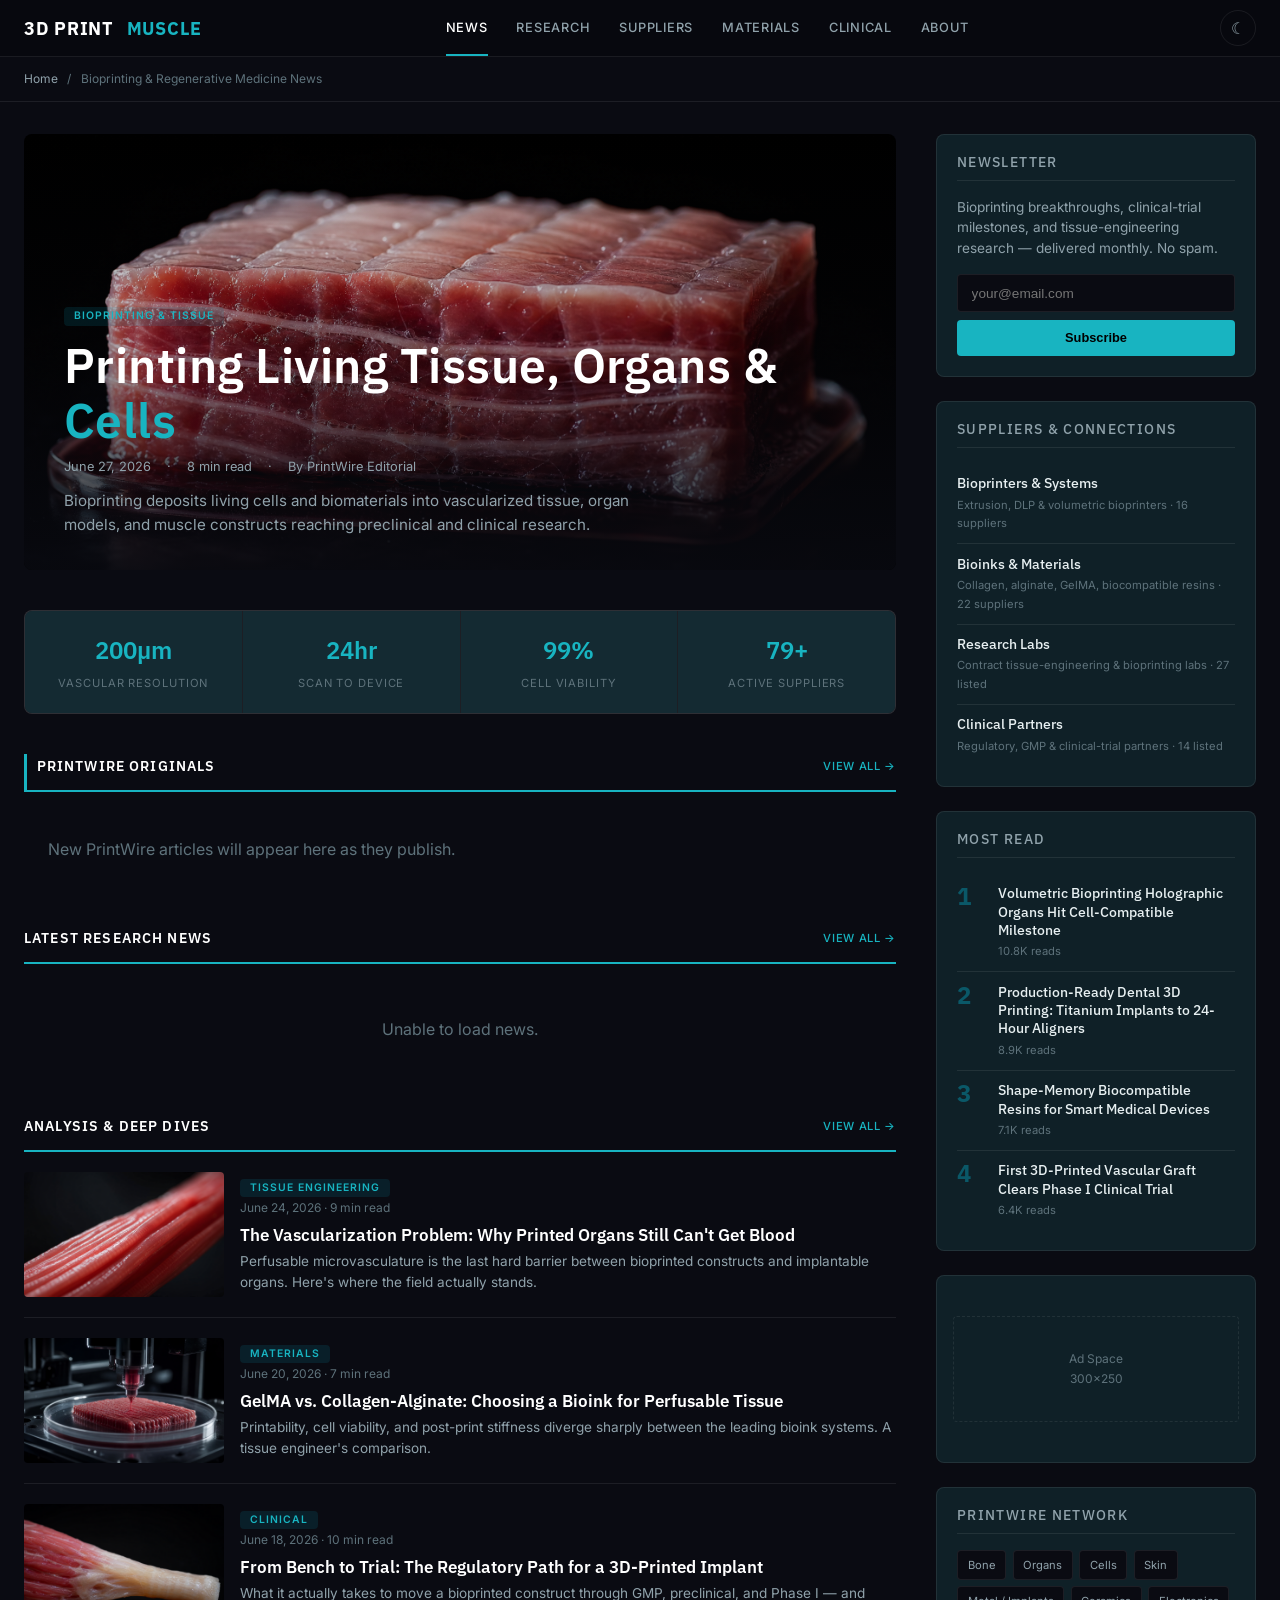
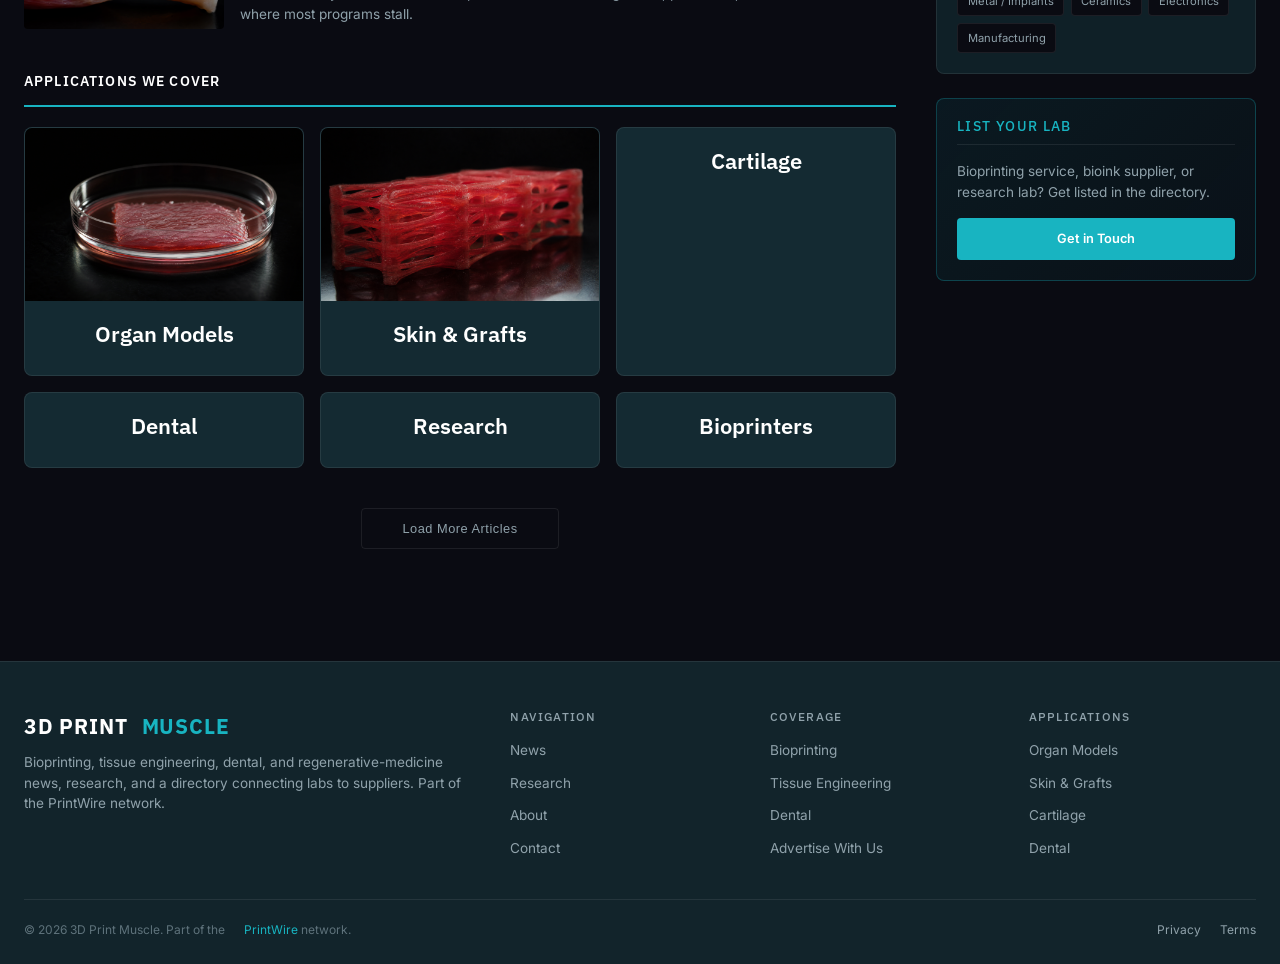
==== commit 4336bc8c: "Diversify: market-targeted variant layout, unique per-site gpt-image-2 imagery (no repeats), light/d" ====
--- a/static/index.html
+++ b/static/index.html
@@ -9,6 +9,14 @@
   <link rel="preconnect" href="https://fonts.gstatic.com" crossorigin>
   <link href="https://fonts.googleapis.com/css2?family=IBM+Plex+Sans:wght@500;600;700&family=Inter:wght@400;500;600&display=swap" rel="stylesheet">
   <link rel="stylesheet" href="css/editorial.css">
+  <link rel="icon" type="image/svg+xml" href="/favicon.svg">
+  <meta property="og:type" content="website">
+  <meta property="og:title" content="3D Print Muscle — Bioprinting &amp; Regenerative Medicine News &amp; Suppliers">
+  <meta property="og:description" content="3D Print Muscle: bioprinting, tissue engineering, dental, and regenerative-medicine news, research, and a directory connecting labs to suppliers.">
+  <meta property="og:image" content="https://3dprintmuscle.com/images/01_hero_bioprinted_skeletal.png">
+  <meta property="og:url" content="https://3dprintmuscle.com/">
+  <meta name="twitter:card" content="summary_large_image">
+  <meta name="twitter:image" content="https://3dprintmuscle.com/images/01_hero_bioprinted_skeletal.png">
 </head>
 <body>
 
@@ -42,19 +50,15 @@
 
     <!-- Featured Story -->
     <article class="ed-hero">
-      <img src="images/04_vascularized_heart.png" alt="Bioprinted vascularized tissue construct">
+      <img src="images/01_hero_bioprinted_skeletal.png" alt="Bioprinting & Tissue">
       <div class="ed-hero-overlay"></div>
       <div class="ed-hero-content">
-        <span class="ed-badge">Bioprinting</span>
-        <h1><a href="#">Volumetric Bioprinting Is Breaking the Barrier to Implantable Organs</a></h1>
+        <span class="ed-badge">Bioprinting & Tissue</span>
+        <h1><a href="#">Printing Living Tissue, Organs &amp; <span class="ed-logo-accent">Cells</span></a></h1>
         <div class="ed-hero-meta">
-          <span>June 28, 2026</span>
-          <span>·</span>
-          <span>8 min read</span>
-          <span>·</span>
-          <span>By PrintWire Editorial</span>
-        </div>
-        <p class="ed-hero-excerpt">Perfusable vascular networks below 200µm are moving tissue engineering from the lab bench toward the clinic — with cell-compatible resolution once thought impossible.</p>
+          <span>June 27, 2026</span><span>·</span><span>8 min read</span><span>·</span><span>By PrintWire Editorial</span>
+        </div>
+        <p class="ed-hero-excerpt">Bioprinting deposits living cells and biomaterials into vascularized tissue, organ models, and muscle constructs reaching preclinical and clinical research.</p>
       </div>
     </article>
 
@@ -103,7 +107,7 @@
     </div>
     <div class="ed-list">
       <article class="ed-list-item">
-        <img src="images/07_liver_tissue.png" alt="Bioprinted liver tissue">
+        <img src="images/02_aligned_bioprinted.png" alt="Bioprinted liver tissue">
         <div>
           <span class="ed-badge">Tissue Engineering</span>
           <div class="ed-card-meta">June 24, 2026 · 9 min read</div>
@@ -112,7 +116,7 @@
         </div>
       </article>
       <article class="ed-list-item">
-        <img src="images/03_cartilage_scaffold.png" alt="Cartilage scaffold">
+        <img src="images/03_bioprinter_making.png" alt="Cartilage scaffold">
         <div>
           <span class="ed-badge">Materials</span>
           <div class="ed-card-meta">June 20, 2026 · 7 min read</div>
@@ -121,7 +125,7 @@
         </div>
       </article>
       <article class="ed-list-item">
-        <img src="images/09_cornea_model.png" alt="Bioprinted cornea model">
+        <img src="images/04_bioprinted_muscle.png" alt="Bioprinted cornea model">
         <div>
           <span class="ed-badge">Clinical</span>
           <div class="ed-card-meta">June 18, 2026 · 10 min read</div>
@@ -137,27 +141,27 @@
     </div>
     <div class="ed-card-grid" style="grid-template-columns: repeat(3, 1fr); gap: 1rem; margin-bottom: 2.5rem;">
       <a href="#" class="ed-card" style="text-align:center;">
-        <img class="ed-card-img" src="images/10_organ_array.png" alt="Organ Models">
+        <img class="ed-card-img" src="images/05_bioprinted_contractile.png" alt="Organ Models">
         <div class="ed-card-body"><h3>Organ Models</h3></div>
       </a>
       <a href="#" class="ed-card" style="text-align:center;">
-        <img class="ed-card-img" src="images/02_skin_tissue.png" alt="Skin & Grafts">
+        <img class="ed-card-img" src="images/06_muscle_scaffold.png" alt="Skin & Grafts">
         <div class="ed-card-body"><h3>Skin &amp; Grafts</h3></div>
       </a>
       <a href="#" class="ed-card" style="text-align:center;">
-        <img class="ed-card-img" src="images/06_ear_construct.png" alt="Cartilage">
+        
         <div class="ed-card-body"><h3>Cartilage</h3></div>
       </a>
       <a href="#" class="ed-card" style="text-align:center;">
-        <img class="ed-card-img" src="images/05_bioprinter_closeup.png" alt="Dental">
+        
         <div class="ed-card-body"><h3>Dental</h3></div>
       </a>
       <a href="#" class="ed-card" style="text-align:center;">
-        <img class="ed-card-img" src="images/08_scientist_working.png" alt="Research">
+        
         <div class="ed-card-body"><h3>Research</h3></div>
       </a>
       <a href="#" class="ed-card" style="text-align:center;">
-        <img class="ed-card-img" src="images/01_hero_bioprinter.png" alt="Bioprinters">
+        
         <div class="ed-card-body"><h3>Bioprinters</h3></div>
       </a>
     </div>
@@ -340,7 +344,7 @@
     btn.title = theme === 'dark' ? 'Switch to light mode' : 'Switch to dark mode';
   }
   const saved = localStorage.getItem('ed-theme');
-  setTheme(saved || 'light');
+  setTheme(saved || 'dark');
   btn.addEventListener('click', () => {
     const current = root.getAttribute('data-theme') || 'light';
     setTheme(current === 'dark' ? 'light' : 'dark');
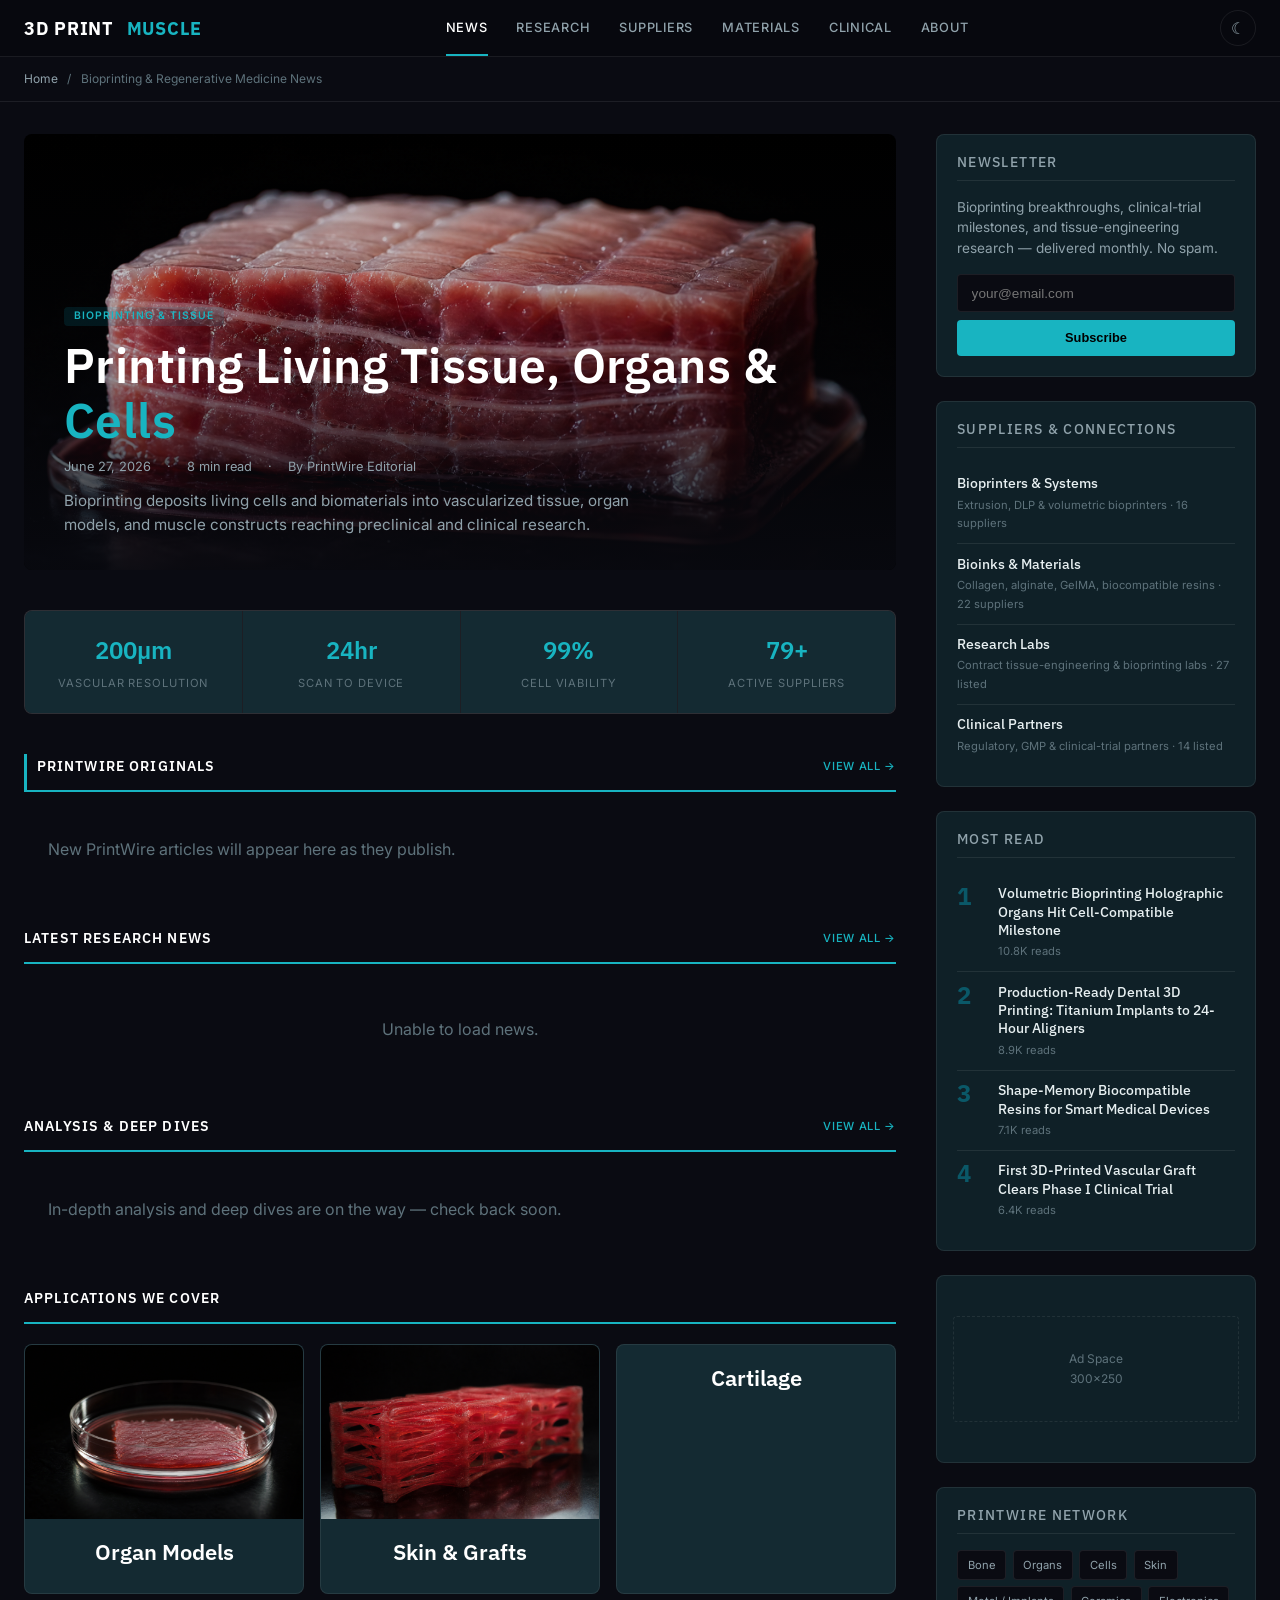
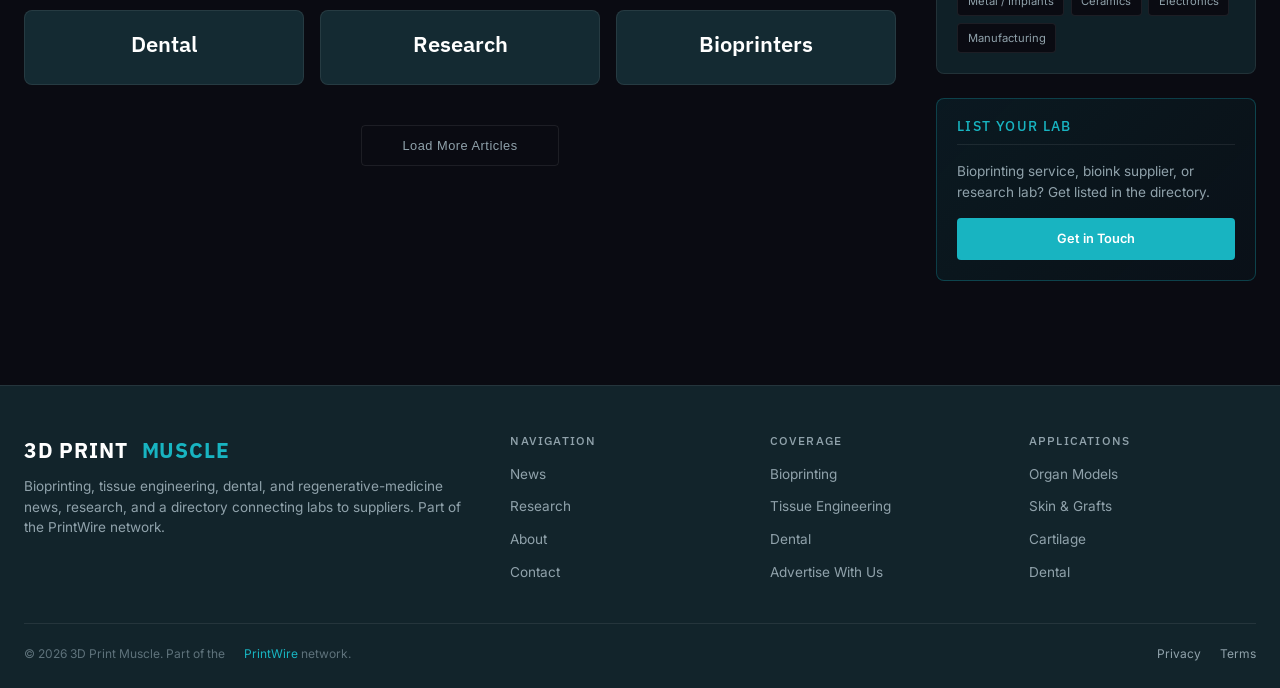
==== commit 76bc6086: "Wire up Analysis and Deep Dives section from network.json feed" ====
--- a/static/index.html
+++ b/static/index.html
@@ -103,36 +103,10 @@
     <!-- Analysis & Deep Dives -->
     <div class="ed-section-label">
       Analysis &amp; Deep Dives
-      <a href="#">View All &rarr;</a>
-    </div>
-    <div class="ed-list">
-      <article class="ed-list-item">
-        <img src="images/02_aligned_bioprinted.png" alt="Bioprinted liver tissue">
-        <div>
-          <span class="ed-badge">Tissue Engineering</span>
-          <div class="ed-card-meta">June 24, 2026 · 9 min read</div>
-          <h3><a href="#">The Vascularization Problem: Why Printed Organs Still Can't Get Blood</a></h3>
-          <p class="ed-card-excerpt">Perfusable microvasculature is the last hard barrier between bioprinted constructs and implantable organs. Here's where the field actually stands.</p>
-        </div>
-      </article>
-      <article class="ed-list-item">
-        <img src="images/03_bioprinter_making.png" alt="Cartilage scaffold">
-        <div>
-          <span class="ed-badge">Materials</span>
-          <div class="ed-card-meta">June 20, 2026 · 7 min read</div>
-          <h3><a href="#">GelMA vs. Collagen-Alginate: Choosing a Bioink for Perfusable Tissue</a></h3>
-          <p class="ed-card-excerpt">Printability, cell viability, and post-print stiffness diverge sharply between the leading bioink systems. A tissue engineer's comparison.</p>
-        </div>
-      </article>
-      <article class="ed-list-item">
-        <img src="images/04_bioprinted_muscle.png" alt="Bioprinted cornea model">
-        <div>
-          <span class="ed-badge">Clinical</span>
-          <div class="ed-card-meta">June 18, 2026 · 10 min read</div>
-          <h3><a href="#">From Bench to Trial: The Regulatory Path for a 3D-Printed Implant</a></h3>
-          <p class="ed-card-excerpt">What it actually takes to move a bioprinted construct through GMP, preclinical, and Phase I — and where most programs stall.</p>
-        </div>
-      </article>
+      <a href="/articles/">View All &rarr;</a>
+    </div>
+    <div class="ed-list" id="pwDeepDives">
+      <div style="padding:1.5rem;color:var(--text-faint);">Loading analysis…</div>
     </div>
 
     <!-- Applications -->
@@ -363,6 +337,16 @@
     { url: 'https://3dprintingindustry.com/feed/', name: '3DPI' }
   ];
 
+    function bestImg(item){
+    var raw = '';
+    var html = item.content || item.description || '';
+    var m = html.match(/<img[^>]+src=["']([^"'>]+)["']/i);
+    if (m) raw = m[1];
+    if (!raw) raw = (item.enclosure && item.enclosure.link) || item.thumbnail || '';
+    if (!raw) return '';
+    var full = raw.replace(/-\d{2,4}x\d{2,4}(?=\.(jpg|jpeg|png|webp|gif)(\?|$))/i, '');
+    return 'https://wsrv.nl/?url=' + encodeURIComponent(full) + '&w=800&h=534&fit=cover&a=attention&output=jpg&q=82';
+  }
   var api = 'https://api.rss2json.com/v1/api.json?rss_url=';
   var rss = [];
   var localArts = [];
@@ -428,7 +412,7 @@
             rss.push({ title: item.title, link: item.link,
               desc: stripHtml(item.description).substring(0,140) + '…',
               date: item.pubDate, source: feed.name, local: false,
-              img: item.thumbnail || (item.enclosure && item.enclosure.link) || '' });
+              img: bestImg(item) });
           });
         }
       })
@@ -449,6 +433,31 @@
       : '<div style="grid-column:1/-1;text-align:center;padding:2rem;color:var(--text-faint);">Unable to load news.</div>';
   }
 })();
+
+// -- Analysis & Deep Dives: PrintWire catalog in list format --
+(function(){
+  var box = document.getElementById('pwDeepDives');
+  if (!box) return;
+  function esc(s){var d=document.createElement('div');d.appendChild(document.createTextNode(s==null?'':s));return d.innerHTML;}
+  var empty = '<div style="padding:1.5rem;color:var(--text-faint);">In-depth analysis and deep dives are on the way — check back soon.</div>';
+  fetch('network.json',{cache:'no-store'})
+    .then(function(r){ return r.ok ? r.json() : []; })
+    .then(function(items){
+      items = (items || []).slice();
+      items.sort(function(a,b){ return (b.iso||'').localeCompare(a.iso||''); });
+      if (!items.length){ box.innerHTML = empty; return; }
+      box.innerHTML = items.slice(0,8).map(function(a){
+        var img = a.img ? '<img src="'+esc(a.img)+'" alt="" loading="lazy">' : '';
+        var meta = esc(a.date||'') + (a.origin ? ' · '+esc(a.origin) : '');
+        return '<article class="ed-list-item">'+img+'<div>'+
+          '<div class="ed-card-meta">'+meta+'</div>'+
+          '<h3><a href="'+esc(a.url)+'">'+esc(a.title)+'</a></h3>'+
+          '<p class="ed-card-excerpt">'+esc(a.summary||'')+'</p>'+
+          '</div></article>';
+      }).join('');
+    })
+    .catch(function(){ box.innerHTML = empty; });
+})();
 </script>
 </body>
 </html>
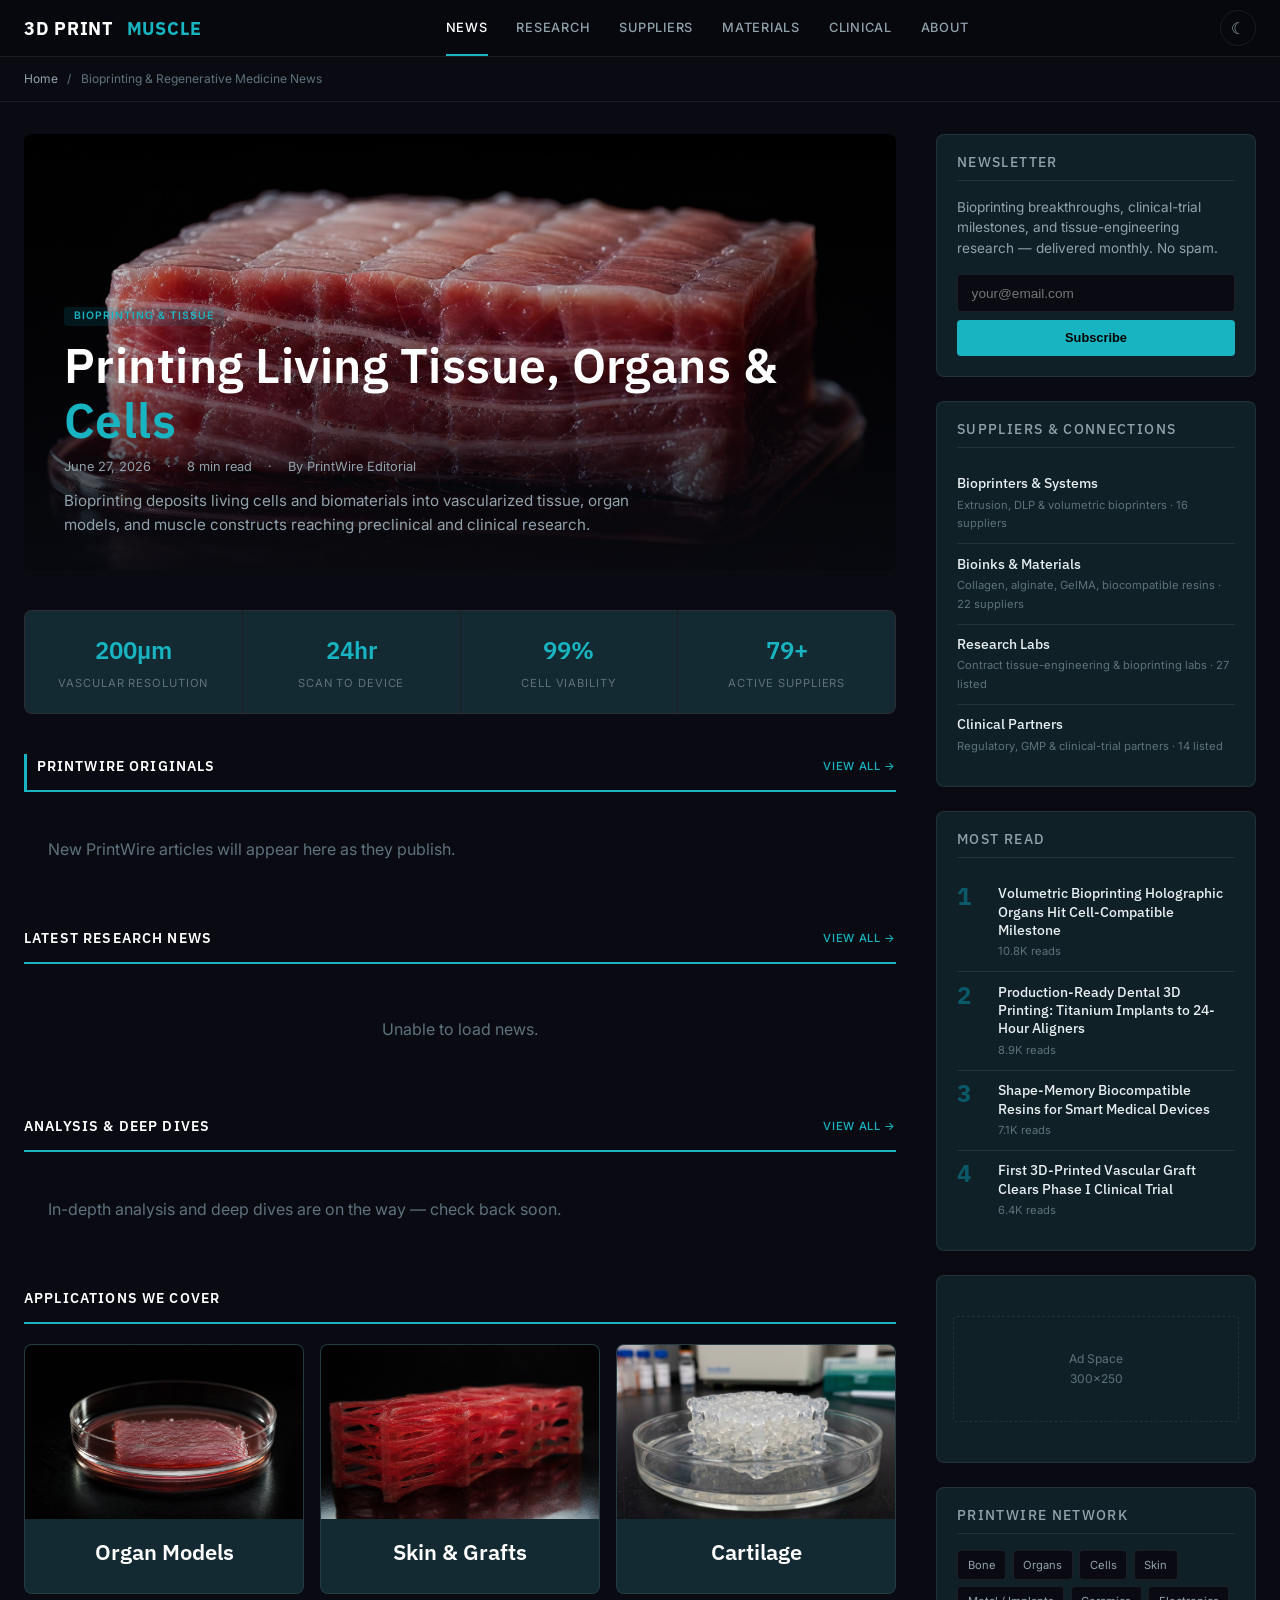
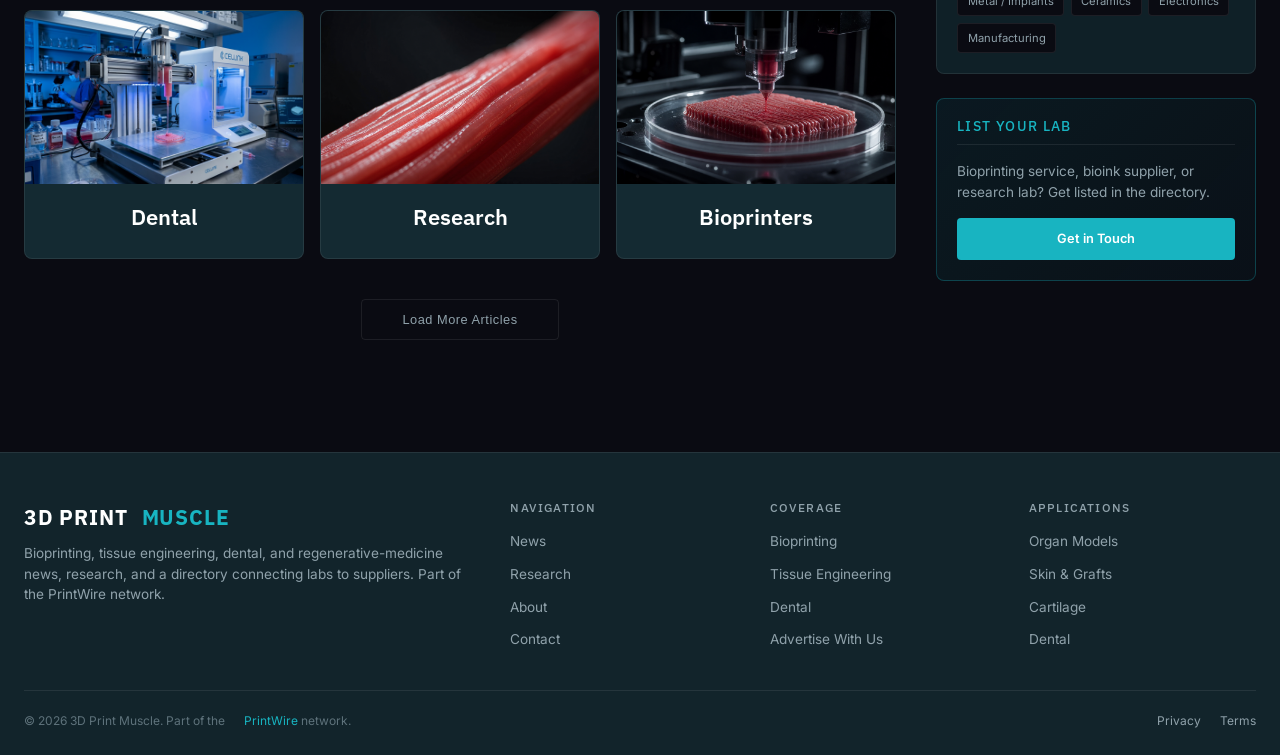
==== commit b5f49e2e: "Add missing category card images The Applications We Cover grid had cards with no <img> at all: the " ====
--- a/static/index.html
+++ b/static/index.html
@@ -123,19 +123,19 @@
         <div class="ed-card-body"><h3>Skin &amp; Grafts</h3></div>
       </a>
       <a href="#" class="ed-card" style="text-align:center;">
-        
+        <img class="ed-card-img" src="images/03_cartilage_scaffold.png" alt="Cartilage">
         <div class="ed-card-body"><h3>Cartilage</h3></div>
       </a>
       <a href="#" class="ed-card" style="text-align:center;">
-        
+        <img class="ed-card-img" src="images/01_hero_bioprinter.png" alt="Dental">
         <div class="ed-card-body"><h3>Dental</h3></div>
       </a>
       <a href="#" class="ed-card" style="text-align:center;">
-        
+        <img class="ed-card-img" src="images/02_aligned_bioprinted.png" alt="Research">
         <div class="ed-card-body"><h3>Research</h3></div>
       </a>
       <a href="#" class="ed-card" style="text-align:center;">
-        
+        <img class="ed-card-img" src="images/03_bioprinter_making.png" alt="Bioprinters">
         <div class="ed-card-body"><h3>Bioprinters</h3></div>
       </a>
     </div>
